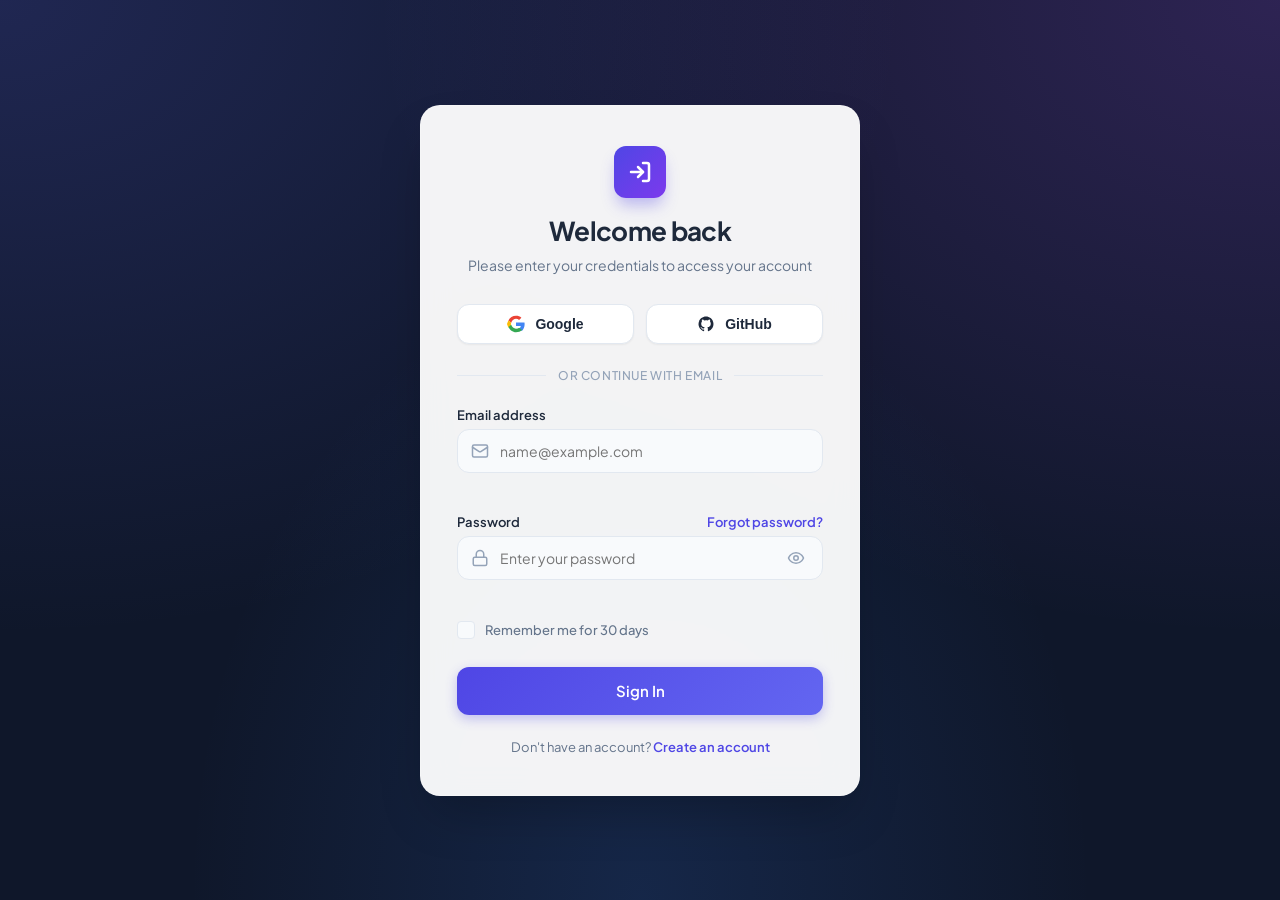
==== index.html @ e1da902d "first commit" ====
<!DOCTYPE html>
<html lang="en">
<head>
    <meta charset="UTF-8">
    <meta name="viewport" content="width=device-width, initial-scale=1.0">
    <title>Modern Login Form</title>
    <!-- Google Fonts -->
    <link rel="preconnect" href="https://fonts.googleapis.com">
    <link rel="preconnect" href="https://fonts.gstatic.com" crossorigin>
    <link href="https://fonts.googleapis.com/css2?family=Plus+Jakarta+Sans:wght@400;500;600;700&display=swap" rel="stylesheet">
    <link rel="stylesheet" href="style.css">
</head>
<body>
    <div class="login-container">
        <div class="login-card">
            <!-- Brand / Logo -->
            <div class="brand-header">
                <div class="logo-circle">
                    <svg width="24" height="24" viewBox="0 0 24 24" fill="none" stroke="currentColor" stroke-width="2.5" stroke-linecap="round" stroke-linejoin="round">
                        <path d="M15 3h4a2 2 0 0 1 2 2v14a2 2 0 0 1-2 2h-4"></path>
                        <polyline points="10 17 15 12 10 7"></polyline>
                        <line x1="15" y1="12" x2="3" y2="12"></line>
                    </svg>
                </div>
                <h1>Welcome back</h1>
                <p>Please enter your credentials to access your account</p>
            </div>

            <!-- Social Login Options -->
            <div class="social-login">
                <button type="button" class="btn-social" id="googleBtn" aria-label="Sign in with Google">
                    <svg width="18" height="18" viewBox="0 0 24 24">
                        <path fill="#EA4335" d="M12 5c1.6 0 3 .6 4.1 1.6l3.1-3.1C17.3 1.7 14.8 1 12 1 7.5 1 3.7 3.6 1.9 7.3l3.7 2.9C6.5 7.4 9 5 12 5z"/>
                        <path fill="#4285F4" d="M23.5 12.3c0-.8-.1-1.7-.2-2.3H12v4.6h6.5c-.3 1.5-1.1 2.8-2.4 3.7l3.7 2.9c2.2-2 3.7-5 3.7-8.9z"/>
                        <path fill="#FBBC05" d="M5.6 14.8c-.2-.7-.4-1.5-.4-2.3s.2-1.6.4-2.3L1.9 7.3C.7 9.7 0 12 0 12s.7 2.3 1.9 4.7l3.7-1.9z"/>
                        <path fill="#34A853" d="M12 23c3.2 0 6-1.1 8-3l-3.7-2.9c-1.1.7-2.5 1.2-4.3 1.2-3 0-5.5-2.4-6.4-5.2L1.9 16c1.8 3.7 5.6 7 10.1 7z"/>
                    </svg>
                    <span>Google</span>
                </button>
                <button type="button" class="btn-social" id="githubBtn" aria-label="Sign in with GitHub">
                    <svg width="18" height="18" viewBox="0 0 24 24" fill="currentColor">
                        <path fill-rule="evenodd" clip-rule="evenodd" d="M12 2C6.477 2 2 6.484 2 12.017c0 4.425 2.865 8.18 6.839 9.504.5.092.682-.217.682-.483 0-.237-.008-.868-.013-1.703-2.782.605-3.369-1.343-3.369-1.343-.454-1.158-1.11-1.466-1.11-1.466-.908-.62.069-.608.069-.608 1.003.07 1.53 1.032 1.53 1.032.892 1.53 2.341 1.088 2.91.832.092-.647.35-1.088.636-1.338-2.22-.253-4.555-1.113-4.555-4.951 0-1.093.39-1.988 1.029-2.688-.103-.253-.446-1.272.098-2.65 0 0 .84-.27 2.75 1.026A9.564 9.564 0 0112 6.844c.85.004 1.705.115 2.504.337 1.909-1.296 2.747-1.027 2.747-1.027.546 1.379.202 2.398.1 2.651.64.7 1.028 1.595 1.028 2.688 0 3.848-2.339 4.695-4.566 4.943.359.309.678.92.678 1.855 0 1.338-.012 2.419-.012 2.747 0 .268.18.58.688.482A10.019 10.019 0 0022 12.017C22 6.484 17.522 2 12 2z"/>
                    </svg>
                    <span>GitHub</span>
                </button>
            </div>

            <!-- Divider -->
            <div class="divider">
                <span>or continue with email</span>
            </div>

            <!-- Login Form -->
            <form id="loginForm" novalidate>
                <!-- Email Field -->
                <div class="form-group">
                    <label for="email">Email address</label>
                    <div class="input-wrapper">
                        <svg class="input-icon" width="18" height="18" viewBox="0 0 24 24" fill="none" stroke="currentColor" stroke-width="2" stroke-linecap="round" stroke-linejoin="round">
                            <rect width="20" height="16" x="2" y="4" rx="2"></rect>
                            <path d="m22 7-8.97 5.7a1.94 1.94 0 0 1-2.06 0L2 7"></path>
                        </svg>
                        <input type="email" id="email" name="email" placeholder="name@example.com" autocomplete="email" required>
                    </div>
                    <span class="error-message" id="emailError"></span>
                </div>

                <!-- Password Field -->
                <div class="form-group">
                    <div class="label-row">
                        <label for="password">Password</label>
                        <a href="#" class="forgot-password" id="forgotPasswordLink">Forgot password?</a>
                    </div>
                    <div class="input-wrapper">
                        <svg class="input-icon" width="18" height="18" viewBox="0 0 24 24" fill="none" stroke="currentColor" stroke-width="2" stroke-linecap="round" stroke-linejoin="round">
                            <rect width="18" height="11" x="3" y="11" rx="2" ry="2"></rect>
                            <path d="M7 11V7a5 5 0 0 1 10 0v4"></path>
                        </svg>
                        <input type="password" id="password" name="password" placeholder="Enter your password" autocomplete="current-password" required>
                        <button type="button" class="btn-toggle-password" id="togglePassword" aria-label="Toggle password visibility">
                            <!-- Eye icon (shown when password is hidden) -->
                            <svg class="eye-icon" width="18" height="18" viewBox="0 0 24 24" fill="none" stroke="currentColor" stroke-width="2" stroke-linecap="round" stroke-linejoin="round">
                                <path d="M2 12s3-7 10-7 10 7 10 7-3 7-10 7-10-7-10-7Z"></path>
                                <circle cx="12" cy="12" r="3"></circle>
                            </svg>
                            <!-- Eye Off icon (hidden by default) -->
                            <svg class="eye-off-icon hidden" width="18" height="18" viewBox="0 0 24 24" fill="none" stroke="currentColor" stroke-width="2" stroke-linecap="round" stroke-linejoin="round">
                                <path d="M9.88 9.88a3 3 0 1 0 4.24 4.24"></path>
                                <path d="M10.73 5.08A10.43 10.43 0 0 1 12 5c7 0 10 7 10 7a13.16 13.16 0 0 1-1.67 2.68"></path>
                                <path d="M6.61 6.61A13.526 13.526 0 0 0 2 12s3 7 10 7a9.74 9.74 0 0 0 5.39-1.61"></path>
                                <line x1="2" y1="2" x2="22" y2="22"></line>
                            </svg>
                        </button>
                    </div>
                    <span class="error-message" id="passwordError"></span>
                </div>

                <!-- Remember Me Checkbox -->
                <div class="checkbox-group">
                    <label class="custom-checkbox">
                        <input type="checkbox" id="rememberMe" name="rememberMe">
                        <span class="checkmark"></span>
                        <span class="checkbox-label">Remember me for 30 days</span>
                    </label>
                </div>

                <!-- Submit Button -->
                <button type="submit" class="btn-submit" id="submitBtn">
                    <span class="btn-text">Sign In</span>
                    <span class="spinner hidden"></span>
                </button>
            </form>

            <!-- Card Footer -->
            <div class="card-footer">
                <p>Don't have an account? <a href="#" id="signupLink">Create an account</a></p>
            </div>
        </div>

        <!-- Toast Notification -->
        <div class="toast" id="toast" role="alert" aria-live="assertive">
            <span class="toast-icon" id="toastIcon"></span>
            <span class="toast-message" id="toastMessage"></span>
        </div>
    </div>

    <script src="script.js"></script>
</body>
</html>
---- style.css ----
/* ==========================================================================
   CSS Reset & Variables
   ========================================================================== */
:root {
    --primary: #4f46e5;
    --primary-hover: #4338ca;
    --primary-focus: rgba(79, 70, 229, 0.2);
    --primary-light: #eef2ff;
    
    --bg-main: #0f172a;
    --card-bg: rgba(255, 255, 255, 0.95);
    --card-border: rgba(255, 255, 255, 0.2);
    
    --text-primary: #1e293b;
    --text-secondary: #64748b;
    --text-muted: #94a3b8;
    
    --input-bg: #f8fafc;
    --input-border: #e2e8f0;
    --input-focus-border: #6366f1;
    
    --error: #ef4444;
    --error-bg: #fef2f2;
    --success: #10b981;
    --success-bg: #ecfdf5;
    
    --radius-sm: 8px;
    --radius-md: 12px;
    --radius-lg: 20px;
    --radius-full: 9999px;
    
    --shadow-sm: 0 1px 2px 0 rgba(0, 0, 0, 0.05);
    --shadow-md: 0 4px 6px -1px rgba(0, 0, 0, 0.1), 0 2px 4px -2px rgba(0, 0, 0, 0.1);
    --shadow-lg: 0 20px 25px -5px rgba(0, 0, 0, 0.1), 0 8px 10px -6px rgba(0, 0, 0, 0.1);
    --shadow-card: 0 25px 50px -12px rgba(0, 0, 0, 0.25);
    
    --transition: all 0.2s cubic-bezier(0.4, 0, 0.2, 1);
}

*, *::before, *::after {
    box-sizing: border-box;
    margin: 0;
    padding: 0;
}

body {
    font-family: 'Plus Jakarta Sans', -apple-system, BlinkMacSystemFont, "Segoe UI", Roboto, sans-serif;
    background-color: var(--bg-main);
    background-image: 
        radial-gradient(at 0% 0%, rgba(99, 102, 241, 0.2) 0px, transparent 50%),
        radial-gradient(at 100% 0%, rgba(168, 85, 247, 0.2) 0px, transparent 50%),
        radial-gradient(at 50% 100%, rgba(59, 130, 246, 0.15) 0px, transparent 50%);
    background-attachment: fixed;
    color: var(--text-primary);
    min-height: 100vh;
    display: flex;
    align-items: center;
    justify-content: center;
    padding: 20px;
}

/* ==========================================================================
   Card Layout
   ========================================================================== */
.login-container {
    width: 100%;
    max-width: 440px;
    position: relative;
}

.login-card {
    background: var(--card-bg);
    backdrop-filter: blur(16px);
    -webkit-backdrop-filter: blur(16px);
    border-radius: var(--radius-lg);
    border: 1px solid var(--card-border);
    padding: 40px 36px;
    box-shadow: var(--shadow-card);
    transition: var(--transition);
}

/* ==========================================================================
   Brand & Header
   ========================================================================== */
.brand-header {
    text-align: center;
    margin-bottom: 28px;
}

.logo-circle {
    width: 52px;
    height: 52px;
    margin: 0 auto 16px;
    background: linear-gradient(135deg, #4f46e5 0%, #7c3aed 100%);
    color: #ffffff;
    border-radius: var(--radius-md);
    display: flex;
    align-items: center;
    justify-content: center;
    box-shadow: 0 10px 15px -3px rgba(79, 70, 229, 0.35);
}

.brand-header h1 {
    font-size: 26px;
    font-weight: 700;
    color: var(--text-primary);
    letter-spacing: -0.025em;
    margin-bottom: 8px;
}

.brand-header p {
    font-size: 14px;
    color: var(--text-secondary);
    line-height: 1.5;
}

/* ==========================================================================
   Social Buttons
   ========================================================================== */
.social-login {
    display: flex;
    gap: 12px;
    margin-bottom: 24px;
}

.btn-social {
    flex: 1;
    display: flex;
    align-items: center;
    justify-content: center;
    gap: 10px;
    padding: 10px 16px;
    background: #ffffff;
    border: 1px solid var(--input-border);
    border-radius: var(--radius-md);
    font-size: 14px;
    font-weight: 600;
    color: var(--text-primary);
    cursor: pointer;
    transition: var(--transition);
    box-shadow: var(--shadow-sm);
}

.btn-social:hover {
    background: #f8fafc;
    border-color: #cbd5e1;
    transform: translateY(-1px);
    box-shadow: var(--shadow-md);
}

.btn-social:active {
    transform: translateY(0);
}

/* ==========================================================================
   Divider
   ========================================================================== */
.divider {
    display: flex;
    align-items: center;
    text-align: center;
    margin-bottom: 24px;
}

.divider::before,
.divider::after {
    content: '';
    flex: 1;
    border-bottom: 1px solid var(--input-border);
}

.divider span {
    padding: 0 12px;
    font-size: 12px;
    color: var(--text-muted);
    font-weight: 500;
    text-transform: uppercase;
    letter-spacing: 0.05em;
}

/* ==========================================================================
   Form Elements
   ========================================================================== */
.form-group {
    margin-bottom: 20px;
    position: relative;
}

.form-group label {
    display: block;
    font-size: 13px;
    font-weight: 600;
    color: var(--text-primary);
    margin-bottom: 6px;
}

.label-row {
    display: flex;
    justify-content: space-between;
    align-items: center;
    margin-bottom: 6px;
}

.label-row label {
    margin-bottom: 0;
}

.forgot-password {
    font-size: 13px;
    color: var(--primary);
    text-decoration: none;
    font-weight: 600;
    transition: var(--transition);
}

.forgot-password:hover {
    color: var(--primary-hover);
    text-decoration: underline;
}

.input-wrapper {
    position: relative;
    display: flex;
    align-items: center;
}

.input-wrapper .input-icon {
    position: absolute;
    left: 14px;
    color: var(--text-muted);
    pointer-events: none;
    transition: var(--transition);
}

.input-wrapper input {
    width: 100%;
    padding: 12px 14px 12px 42px;
    background-color: var(--input-bg);
    border: 1.5px solid var(--input-border);
    border-radius: var(--radius-md);
    font-size: 14px;
    font-family: inherit;
    color: var(--text-primary);
    transition: var(--transition);
    outline: none;
}

.input-wrapper input:focus {
    background-color: #ffffff;
    border-color: var(--input-focus-border);
    box-shadow: 0 0 0 4px var(--primary-focus);
}

.input-wrapper input:focus + .input-icon,
.input-wrapper:focus-within .input-icon {
    color: var(--primary);
}

.btn-toggle-password {
    position: absolute;
    right: 12px;
    background: transparent;
    border: none;
    padding: 6px;
    color: var(--text-muted);
    cursor: pointer;
    border-radius: var(--radius-sm);
    display: flex;
    align-items: center;
    justify-content: center;
    transition: var(--transition);
}

.btn-toggle-password:hover {
    color: var(--text-primary);
    background-color: rgba(0, 0, 0, 0.05);
}

/* Error State */
.form-group.has-error input {
    border-color: var(--error);
    background-color: var(--error-bg);
}

.form-group.has-error .input-icon {
    color: var(--error);
}

.error-message {
    display: block;
    font-size: 12px;
    color: var(--error);
    margin-top: 5px;
    min-height: 16px;
    font-weight: 500;
}

/* ==========================================================================
   Custom Checkbox
   ========================================================================== */
.checkbox-group {
    margin-bottom: 24px;
}

.custom-checkbox {
    display: inline-flex;
    align-items: center;
    position: relative;
    cursor: pointer;
    font-size: 13px;
    color: var(--text-secondary);
    user-select: none;
}

.custom-checkbox input {
    position: absolute;
    opacity: 0;
    cursor: pointer;
    height: 0;
    width: 0;
}

.checkmark {
    height: 18px;
    width: 18px;
    background-color: var(--input-bg);
    border: 1.5px solid var(--input-border);
    border-radius: 4px;
    margin-right: 10px;
    display: inline-block;
    position: relative;
    transition: var(--transition);
}

.custom-checkbox:hover input ~ .checkmark {
    border-color: var(--primary);
}

.custom-checkbox input:checked ~ .checkmark {
    background-color: var(--primary);
    border-color: var(--primary);
}

.checkmark::after {
    content: "";
    position: absolute;
    display: none;
    left: 5px;
    top: 2px;
    width: 4px;
    height: 8px;
    border: solid white;
    border-width: 0 2px 2px 0;
    transform: rotate(45deg);
}

.custom-checkbox input:checked ~ .checkmark::after {
    display: block;
}

.checkbox-label {
    font-weight: 500;
}

/* ==========================================================================
   Submit Button & Spinner
   ========================================================================== */
.btn-submit {
    width: 100%;
    padding: 13px;
    background: linear-gradient(135deg, #4f46e5 0%, #6366f1 100%);
    border: none;
    border-radius: var(--radius-md);
    color: #ffffff;
    font-size: 15px;
    font-weight: 600;
    font-family: inherit;
    cursor: pointer;
    box-shadow: 0 4px 12px rgba(79, 70, 229, 0.3);
    transition: var(--transition);
    display: flex;
    align-items: center;
    justify-content: center;
    gap: 8px;
    min-height: 48px;
}

.btn-submit:hover:not(:disabled) {
    background: linear-gradient(135deg, #4338ca 0%, #4f46e5 100%);
    box-shadow: 0 6px 20px rgba(79, 70, 229, 0.4);
    transform: translateY(-1px);
}

.btn-submit:active:not(:disabled) {
    transform: translateY(0);
}

.btn-submit:disabled {
    opacity: 0.75;
    cursor: not-allowed;
}

/* Spinner Animation */
.spinner {
    width: 20px;
    height: 20px;
    border: 2.5px solid rgba(255, 255, 255, 0.3);
    border-top-color: #ffffff;
    border-radius: 50%;
    animation: spin 0.8s linear infinite;
}

@keyframes spin {
    to {
        transform: rotate(360deg);
    }
}

.hidden {
    display: none !important;
}

/* ==========================================================================
   Card Footer
   ========================================================================== */
.card-footer {
    text-align: center;
    margin-top: 24px;
}

.card-footer p {
    font-size: 13px;
    color: var(--text-secondary);
}

.card-footer a {
    color: var(--primary);
    text-decoration: none;
    font-weight: 600;
    transition: var(--transition);
}

.card-footer a:hover {
    color: var(--primary-hover);
    text-decoration: underline;
}

/* ==========================================================================
   Toast Notifications
   ========================================================================== */
.toast {
    position: fixed;
    bottom: 24px;
    right: 24px;
    display: flex;
    align-items: center;
    gap: 12px;
    padding: 14px 20px;
    border-radius: var(--radius-md);
    font-size: 14px;
    font-weight: 500;
    box-shadow: var(--shadow-lg);
    opacity: 0;
    transform: translateY(20px);
    pointer-events: none;
    transition: all 0.3s cubic-bezier(0.16, 1, 0.3, 1);
    z-index: 1000;
}

.toast.show {
    opacity: 1;
    transform: translateY(0);
    pointer-events: auto;
}

.toast.success {
    background-color: var(--success);
    color: #ffffff;
}

.toast.error {
    background-color: var(--error);
    color: #ffffff;
}

.toast.info {
    background-color: #1e293b;
    color: #ffffff;
}

/* ==========================================================================
   Responsive Adaptations
   ========================================================================== */
@media (max-width: 480px) {
    .login-card {
        padding: 30px 20px;
    }
    
    .social-login {
        flex-direction: column;
    }
    
    .toast {
        left: 20px;
        right: 20px;
        bottom: 20px;
    }
}
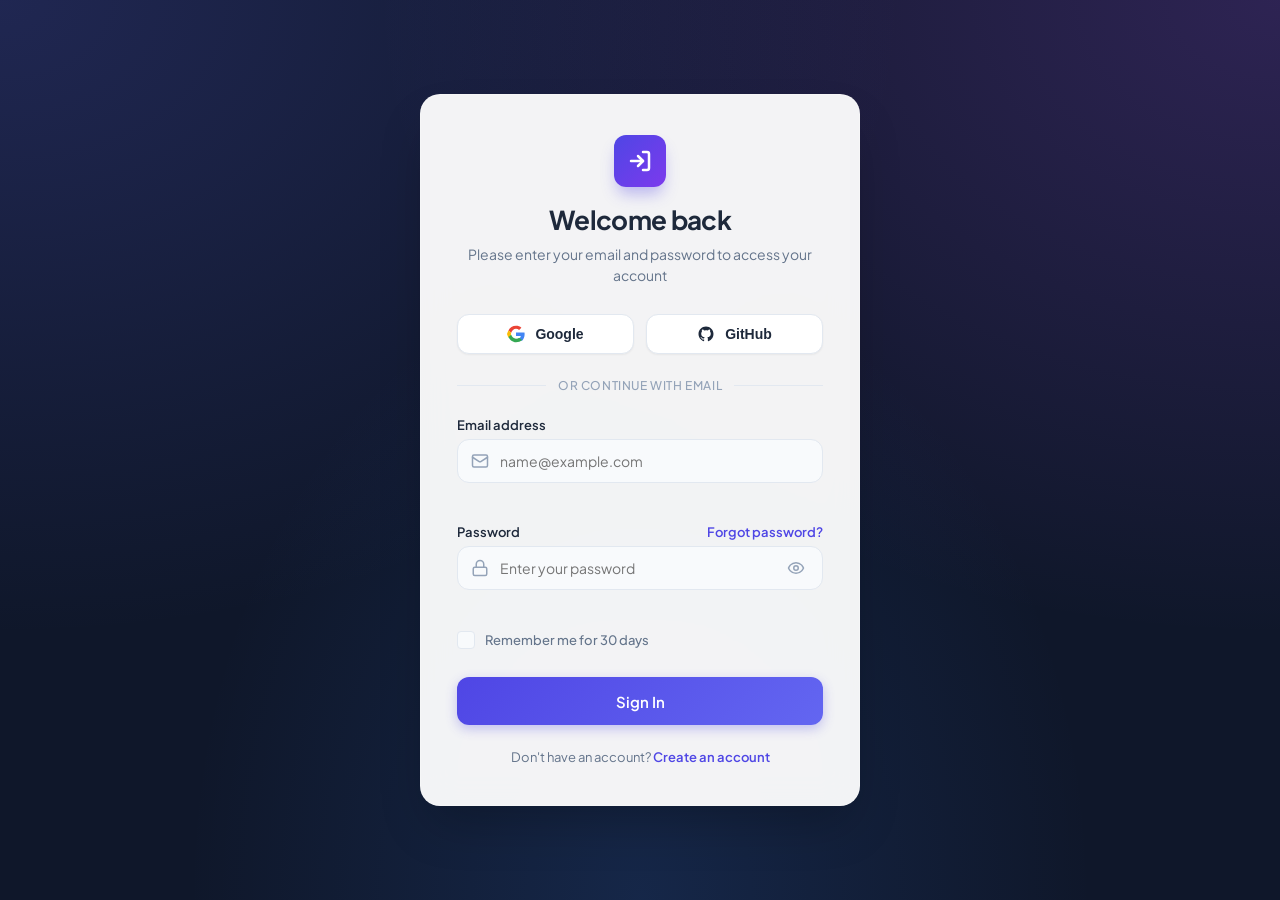
==== commit fa988123: "Seyhat backup v1" ====
--- a/index.html
+++ b/index.html
@@ -23,7 +23,7 @@
                     </svg>
                 </div>
                 <h1>Welcome back</h1>
-                <p>Please enter your credentials to access your account</p>
+                <p>Please enter your email and password to access your account</p>
             </div>
 
             <!-- Social Login Options -->
